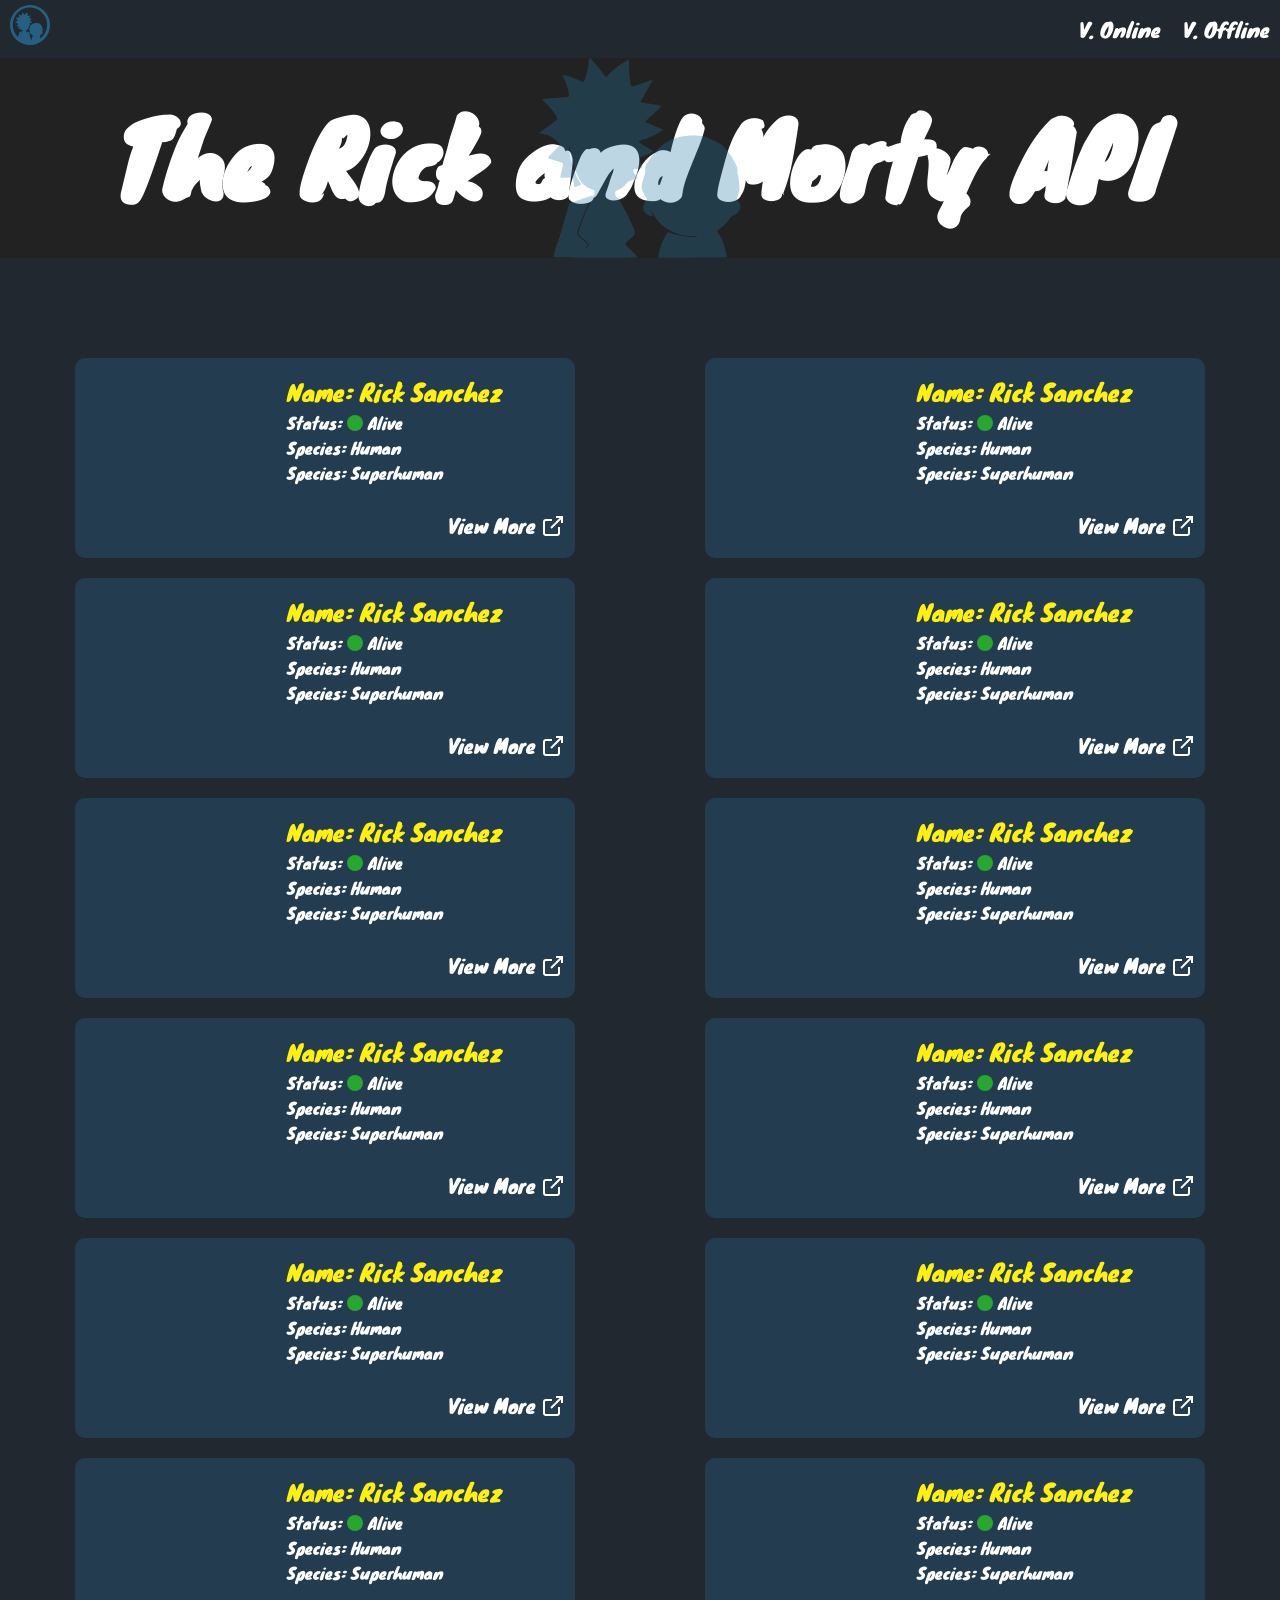
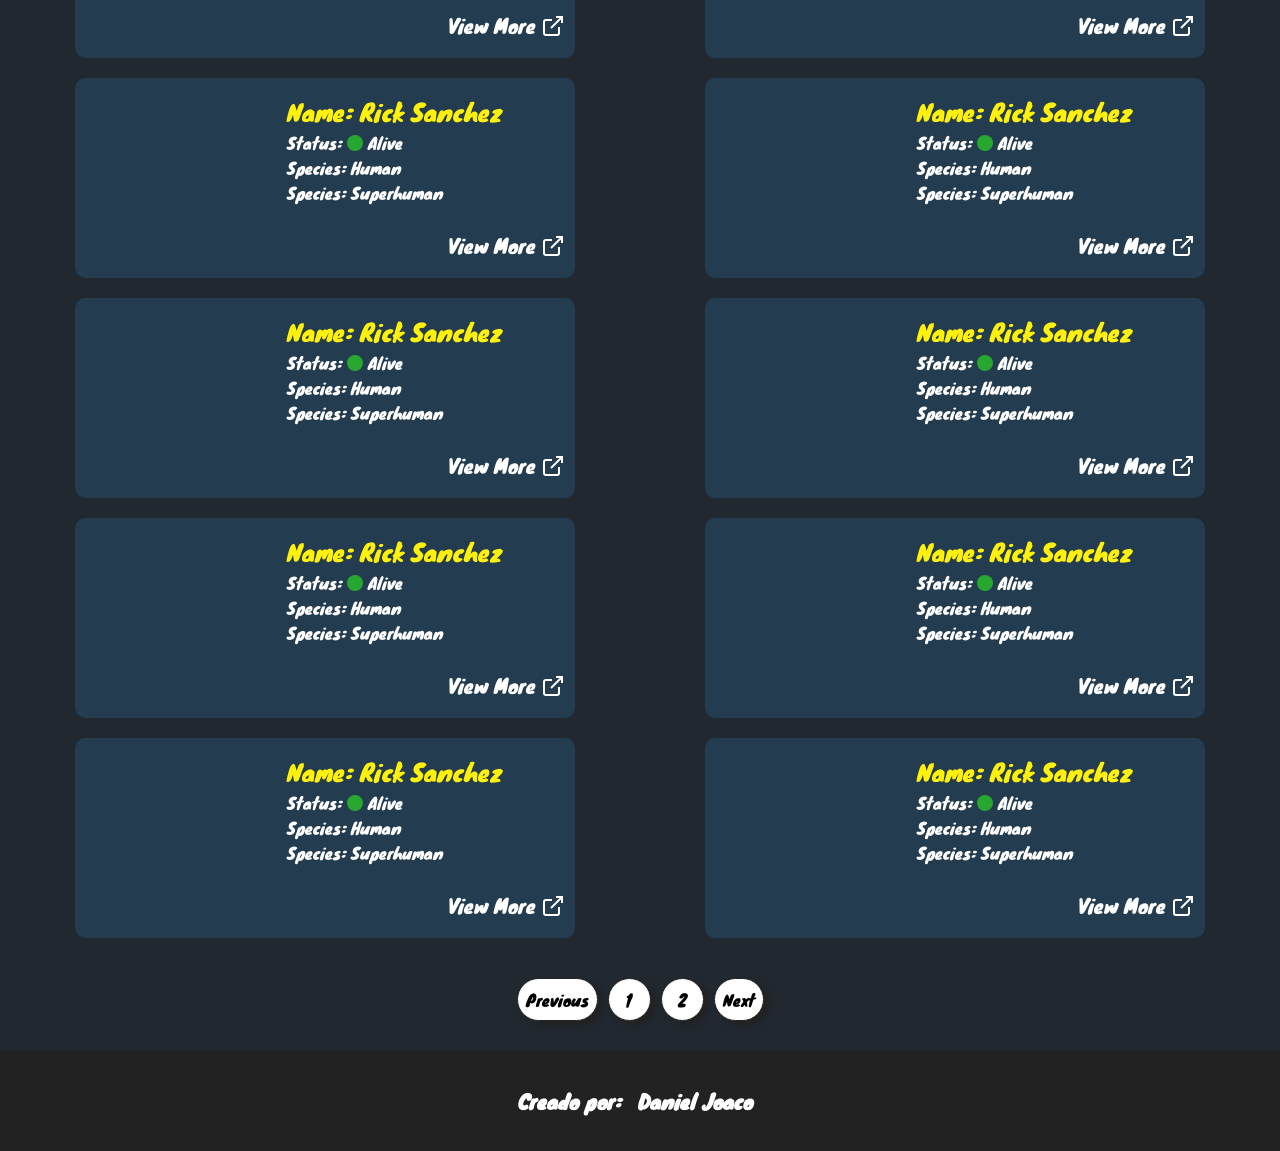
==== Rick and Morty api/index1.html @ f221aed9 "se corrigio errores logicos del juego 1 y creo la estructura html y css del rick and morty api" ====
<!DOCTYPE html>
<html lang="es">
<head>
    <meta charset="UTF-8">
    <meta name="viewport" content="width=device-width, initial-scale=1.0">
    <title>Rick and Morty API</title>
    <link rel="stylesheet" href="/Rick and Morty api/css/style.css">
</head>
<body>

    <header>
        <nav>
            <a href="#">
                <svg id="icon_nav" viewBox="0 0 50 50" fill="none"><path d="M22.0852 0.160518C16.4024 0.906765 11.4609 3.26988 7.50769 7.14463C4.09614 10.4836 1.80593 14.5114 0.656075 19.1994C0.161922 21.2181 -0.00913038 22.768 0.000372558 25.0354C0.0098755 29.1493 0.817625 32.5362 2.6707 36.2674C4.52377 39.9795 7.45068 43.2993 11.0238 45.7103C15.7943 48.9249 21.8476 50.4748 27.3118 49.8721C33.5838 49.1736 38.5918 46.8105 42.8111 42.534C48.5129 36.7458 50.9076 29.2642 49.6912 20.9215C48.988 16.0231 46.1846 10.6271 42.545 7.13506C39.105 3.84392 34.9712 1.60518 30.4478 0.591045C27.8535 0.0170091 24.518 -0.164769 22.0852 0.160518ZM28.0816 3.31772C34.9332 4.32228 40.9865 8.75193 44.1225 15.0568C45.0728 16.9702 45.757 19.1324 46.0991 21.2563C46.3367 22.7297 46.3367 26.681 46.0991 28.0491C45.4624 31.6655 44.17 34.7271 42.0034 37.6642C41.6422 38.1617 40.7015 39.2141 39.9222 39.9986L38.5063 41.4146L38.5633 42.1513L38.6203 42.8784L38.3447 41.826C38.0216 40.5727 37.7365 39.8743 37.3184 39.3194C37.1474 39.0897 37.0048 38.8506 37.0048 38.7836C37.0143 38.7262 37.2519 38.4966 37.5465 38.2861C38.0786 37.9034 38.8104 37.1284 39.2095 36.5161C39.352 36.3152 39.5516 36.1526 39.7512 36.0952C40.2263 35.9612 40.768 35.3968 40.8915 34.9088C41.0246 34.44 40.977 34.22 40.6539 33.7321L40.4164 33.3876L40.6254 32.4405C40.8345 31.5029 40.8345 31.4838 40.6729 30.0104C40.5874 29.1972 40.5209 28.4127 40.5209 28.2787C40.5209 27.9439 39.7892 26.4705 39.2095 25.6573C38.2402 24.2796 37.8791 23.9543 36.4726 23.2655C34.8381 22.4523 34.2395 22.3183 32.5859 22.3853C31.1415 22.4427 29.9251 22.7201 28.8133 23.2559C27.6919 23.7917 26.4185 25.0641 25.1927 26.8915C24.7745 27.5038 24.746 27.5803 24.746 28.1735C24.746 28.6327 24.651 29.0824 24.4039 29.8573C23.9858 31.168 24.0048 31.4742 24.6035 32.4979C24.8411 32.8997 25.0311 33.2824 25.0311 33.3302C25.0311 33.3876 24.9076 33.5694 24.746 33.7416C24.2424 34.287 24.2519 35.1289 24.7745 35.6934C25.0691 36.0091 25.7913 36.3057 25.9719 36.1813C26.0194 36.1526 25.9814 35.9134 25.8769 35.6551C25.5918 34.8993 25.6678 34.8706 26.0194 35.6073C26.7131 37.0806 27.6539 38.0278 29.1649 38.774C30.3052 39.3289 31.284 39.5777 32.681 39.6446C33.3082 39.6733 33.7358 39.7307 33.6313 39.769C33.0611 39.9699 30.4383 39.5968 29.2314 39.1376L28.6042 38.8984L28.4427 39.1184C28.0911 39.5777 27.3973 41.0989 27.2263 41.7781C27.1313 42.1704 26.9982 42.9645 26.9317 43.5385C26.7416 45.3276 26.6656 45.4902 26.4661 44.4378C26.1335 42.6966 23.9003 34.4496 23.6247 33.9521C23.5867 33.8756 22.988 33.6747 22.2943 33.5025C21.6006 33.3207 20.8403 33.1102 20.6027 33.0145C20.3747 32.9284 20.1561 32.8806 20.1276 32.9093C20.0991 32.938 20.2606 33.2154 20.4887 33.5216C20.7168 33.8277 21.0399 34.2965 21.2109 34.5549C21.6576 35.2724 22.6934 37.5111 22.9975 38.4009C23.3301 39.3481 23.3016 39.415 22.3038 40.2665C21.9237 40.5918 21.6101 40.9267 21.6101 41.0128C21.6101 41.0893 22.0472 41.5677 22.5794 42.0652C23.5011 42.9358 23.5392 42.9932 23.4631 43.2611L23.3776 43.5481L23.3396 43.2515C23.3206 43.0219 23.0925 42.7636 22.3228 42.0269C21.7716 41.5198 21.325 41.0415 21.325 40.9649C21.325 40.898 21.6671 40.544 22.0757 40.1804C23.121 39.2811 23.1305 39.2237 22.7029 38.1234C21.9807 36.277 20.4317 33.4259 19.8615 32.8901C19.681 32.7179 19.6144 32.5553 19.6144 32.297C19.6144 31.9047 19.7 31.809 20.1846 31.6464C20.6788 31.4838 21.1634 31.1106 21.496 30.6418C21.7621 30.2687 21.8761 30.2017 22.6079 29.9721C23.0545 29.8286 23.4156 29.6755 23.4156 29.6373C23.4156 29.5894 23.2446 29.3407 23.0355 29.0919C22.6269 28.5944 22.5508 28.2405 22.8264 28.1544C22.912 28.1257 23.2446 28.0778 23.5582 28.0395C23.8718 28.0108 24.1568 27.963 24.1949 27.9343C24.2329 27.9152 24.1378 27.5516 23.9858 27.1307C23.8242 26.7097 23.7007 26.3079 23.7007 26.2505C23.7007 26.1835 23.9478 26.0591 24.2519 25.9539C24.9266 25.7338 26.0764 25.1598 26.0764 25.045C26.0764 24.9972 25.7248 24.7675 25.3067 24.5379C24.4799 24.0978 23.6437 23.4281 23.7672 23.3133C23.8052 23.275 24.1473 23.1411 24.5084 23.0263C25.4207 22.7201 26.39 22.2705 27.1503 21.7825C27.5019 21.5625 27.787 21.3616 27.768 21.352C27.7299 21.3233 25.1547 20.2135 24.9076 20.1274C24.7935 20.0796 24.765 20.0222 24.8125 19.9361C24.8506 19.8595 25.4778 19.2472 26.2 18.5775C26.9127 17.8982 27.5019 17.3146 27.5019 17.2764C27.5019 17.1998 26.9127 17.0946 25.1737 16.8458C24.5465 16.7502 23.9953 16.6545 23.9573 16.6162C23.9098 16.578 24.3469 15.736 24.9266 14.7506C25.8674 13.1337 26.0479 12.7893 25.9529 12.7893C25.9339 12.7893 25.1546 13.0668 24.2234 13.4112C22.8644 13.9087 22.4938 14.0044 22.3988 13.9087C22.1897 13.6982 21.9902 12.1196 21.9902 10.7036V9.33553L21.2204 9.74692C20.3177 10.2349 19.1108 11.182 18.5501 11.8422C18.341 12.1005 18.1225 12.311 18.0845 12.311C18.0369 12.311 17.6758 11.8709 17.2672 11.3255C16.564 10.3879 15.3761 9.05808 15.2431 9.05808C15.2051 9.05808 15.129 9.47904 15.072 9.9861C14.901 11.4212 14.3973 13.172 14.1502 13.172C14.0837 13.172 13.6276 12.9807 13.1429 12.751C12.3637 12.3875 11.1758 12.0239 10.7387 12.0239C10.6247 12.0239 10.6817 12.1961 10.9573 12.7606C11.3754 13.6121 11.7555 14.942 11.708 15.4012L11.6795 15.7073L10.8242 15.7743C8.33445 15.9657 7.16559 16.0805 7.16559 16.1283C7.16559 16.1666 7.58372 16.6162 8.09688 17.1424C9.05667 18.1183 9.75989 19.1611 9.71237 19.5247C9.69337 19.6586 9.20872 20.0604 8.21091 20.7589C7.40316 21.3233 6.72845 21.8304 6.70945 21.8782C6.69044 21.9261 6.79497 21.993 6.94702 22.0313C7.96383 22.2513 8.40097 22.3949 8.76208 22.6053C9.25623 22.9019 9.76939 23.342 10.026 23.7056L10.216 23.9735L9.1517 25.0354C8.25842 25.9347 8.10638 26.1165 8.22041 26.2218C8.29644 26.2887 8.86661 26.5088 9.49381 26.7001C10.121 26.8915 10.6722 27.0924 10.7197 27.1402C10.7672 27.1881 10.6912 27.676 10.5106 28.3457C10.3491 28.9676 10.2445 29.5129 10.273 29.5607C10.3206 29.6468 11.8885 29.5703 12.1451 29.4746C12.3827 29.3885 12.4777 29.6181 12.5443 30.374C12.5823 30.8141 12.6393 31.1872 12.6773 31.2063C12.7533 31.2541 13.8176 30.7949 13.8176 30.7184C13.8176 30.6897 13.6941 30.4888 13.5421 30.2687C12.9054 29.3311 12.4682 28.1544 12.1261 26.4227C11.8981 25.3224 11.7935 24.27 11.9076 24.27C11.9456 24.27 12.0121 24.5762 12.0501 24.9493C12.2402 27.0828 13.219 29.7904 14.1122 30.6897C14.3403 30.9193 14.8345 31.2446 15.3096 31.4646L16.1079 31.8377L16.0793 32.1917L16.0508 32.5457L13.9412 33.2537L11.8315 33.9617L11.6415 34.5453C11.5369 34.8706 11.0998 36.3535 10.6817 37.8556C9.90243 40.5822 9.66486 41.2711 9.7789 40.4579C9.82641 40.056 9.8074 40.0178 9.32275 39.482C6.29132 36.1909 4.41924 32.3352 3.68751 27.8578C3.41193 26.2218 3.44044 22.7201 3.73503 21.1128C4.56178 16.5971 6.38635 12.9137 9.37027 9.76606C14.2358 4.64757 21.0494 2.29402 28.0816 3.31772ZM15.2241 34.2391C14.5399 35.6647 13.3235 39.0802 13.428 39.262C13.4755 39.3481 13.8842 39.7403 14.3403 40.1421C14.8059 40.544 15.1956 40.9171 15.2146 40.9841C15.2431 41.051 15.1005 41.2615 14.901 41.4624C14.6919 41.6825 14.6159 41.7303 14.7109 41.5868C15.0815 41.0032 15.11 41.0797 14.1502 40.19C13.504 39.5872 13.2475 39.2907 13.2475 39.128C13.2475 38.6305 15.129 33.8373 15.3286 33.8373C15.3761 33.8373 15.3286 34.0191 15.2241 34.2391Z"></path></svg>
            </a>
            
            <div>
                <a href="/Rick and Morty api/index1.html">V. Online</a>
                <a href="/Rick and Morty api/index2.html">V. Offline</a>
            </div>
        </nav>
    </header>

    <main>
        <div id="title">
            <h1>The Rick and Morty API</h1>
            <div class="hero-image">
                <svg id="icon_tittle" viewBox="0 0 378 376" fill="none"><path d="M92.2871 10.1699C90.3999 25.8964 84.8432 45.0828 82.1173 45.0828C81.3834 45.0828 76.3509 42.986 71.0038 40.4697C62.4067 36.4856 49.3012 32.5016 44.4784 32.5016C43.2202 32.5016 43.8493 34.3888 46.8898 40.5746C51.5029 49.9057 55.6966 64.4789 55.1724 69.5114L54.8579 72.8664L45.422 73.6004C17.9529 75.6972 5.05709 76.9554 5.05709 77.4796C5.05709 77.899 9.67022 82.8266 15.3318 88.593C25.921 99.2871 33.6795 110.715 33.1552 114.699C32.9455 116.167 27.5985 120.57 16.5899 128.224C7.67819 134.41 0.234278 139.966 0.0245907 140.491C-0.185097 141.015 0.968185 141.749 2.64569 142.168C13.864 144.58 18.6868 146.152 22.6709 148.459C28.1227 151.709 33.7843 156.532 36.6151 160.516L38.712 163.451L26.9694 175.089C17.1141 184.944 15.4366 186.937 16.6948 188.09C17.5335 188.824 23.8241 191.235 30.7438 193.332C37.6635 195.429 43.7445 197.631 44.2687 198.155C44.7929 198.679 43.9541 204.026 41.9621 211.365C40.1798 218.18 39.0265 224.156 39.341 224.68C39.8652 225.624 57.1645 224.785 59.9952 223.737C62.6163 222.793 63.6648 225.309 64.3987 233.592C64.8181 238.415 65.4471 242.504 65.8665 242.713C66.7052 243.238 78.4478 238.205 78.4478 237.366C78.4478 237.052 77.0848 234.85 75.4073 232.439C70.5845 225.414 67.3343 218.18 64.2938 208.115C62.826 202.873 60.6243 195.848 59.5759 192.388C58.4226 188.929 57.2693 184.211 57.0596 181.904C55.5918 170.791 55.3821 166.702 56.4306 166.702C56.9548 166.702 57.479 168.484 57.479 170.581C57.5838 175.299 59.8904 187.88 61.4631 192.388C62.0921 194.066 64.0842 200.252 65.8665 206.018C70.1651 219.543 76.3509 231.705 81.6979 237.052C84.2142 239.568 89.666 243.133 94.9082 245.544L103.715 249.633L103.401 253.512L103.086 257.392L79.7059 265.15L56.3257 273.013L53.2852 282.973C51.6077 288.53 46.8898 304.991 42.696 319.669C38.5023 334.242 34.5182 346.823 33.8891 347.452C33.2601 348.081 31.3729 353.743 29.8002 360.138C28.2276 366.429 26.7598 372.51 26.4452 373.454C25.921 375.236 30.1148 375.341 104.554 375.341C179.098 375.341 183.292 375.236 183.292 373.454C183.292 372.51 178.364 367.058 172.283 361.397C166.202 355.735 161.274 350.493 161.274 349.654C161.274 348.92 165.049 345.041 169.557 341.057C181.09 331.202 181.195 330.573 176.477 318.515C168.509 298.281 151.419 267.037 145.128 261.166C143.136 259.279 142.402 257.496 142.402 254.666C142.402 250.367 143.346 249.319 148.693 247.536C154.145 245.754 159.492 241.665 163.162 236.528C166.097 232.439 167.355 231.705 175.428 229.189C180.356 227.616 184.34 225.938 184.34 225.519C184.34 224.995 182.453 222.269 180.146 219.543C175.638 214.091 174.799 210.212 177.84 209.268C178.783 208.954 182.453 208.429 185.913 208.01C189.372 207.696 192.518 207.171 192.937 206.857C193.881 206.437 188.534 191.55 187.276 191.025C186.856 190.816 186.437 189.872 186.437 188.824C186.437 187.566 187.905 186.622 191.679 185.678C198.179 184.001 213.696 176.557 213.696 175.194C213.696 174.565 211.704 173.097 209.293 171.839C195.873 165.024 184.969 157.161 187.171 155.903C187.59 155.693 191.469 154.435 195.663 153.177C199.857 151.919 206.672 149.298 210.865 147.41C218.1 144.16 232.988 135.353 232.358 134.724C231.939 134.41 203.526 122.248 200.8 121.304C199.542 120.78 199.228 120.151 199.752 119.207C200.171 118.369 207.091 111.659 215.059 104.32C222.923 96.8757 229.423 90.4802 229.423 90.0608C229.423 89.2221 222.922 88.0688 203.736 85.3429C196.816 84.2944 190.735 83.246 190.316 82.8266C189.792 82.4072 194.615 73.181 201.01 62.3821C211.39 44.6635 213.382 40.8891 212.333 40.8891C212.124 40.8891 203.526 43.9296 193.252 47.7039C178.259 53.1558 174.17 54.2043 173.122 53.1558C170.815 50.8493 168.613 33.55 168.613 18.0331V3.04048L160.121 7.54876C150.161 12.8958 136.846 23.2753 130.66 30.5096C128.353 33.3403 125.942 35.6469 125.523 35.6469C124.998 35.6469 121.014 30.8241 116.506 24.848C108.748 14.5733 95.6421 6.4671e-06 94.1743 6.4671e-06C93.7549 6.4671e-06 92.9162 4.61313 92.2871 10.1699ZM95.2228 272.908C91.3435 275.949 71.5281 328.266 73.1007 330.992C73.6249 331.935 78.1332 336.234 83.1657 340.638C88.3031 345.041 92.6017 349.13 92.8114 349.759C93.021 350.388 91.7629 352.695 89.9806 354.896C88.3031 357.098 86.8353 358.251 86.8353 357.517C86.8353 356.888 87.7788 355.001 89.037 353.533L91.2387 350.703L81.1737 341.267C74.1492 334.661 71.1087 331.097 71.1087 329.419C71.1087 326.064 83.0609 293.982 90.3999 277.522C92.1823 273.537 93.6501 271.545 94.9082 271.545C96.5857 271.65 96.5857 271.755 95.2228 272.908Z" ></path><path d="M270.733 147.306C241.272 152.653 225.021 164.29 203.948 195.429C199.335 202.139 199.02 202.978 199.02 209.478C199.02 214.51 197.972 219.438 195.246 227.93C190.633 242.294 190.842 245.649 197.447 256.867C200.068 261.271 202.165 265.465 202.165 265.989C202.165 266.618 200.802 268.61 199.02 270.497C193.463 276.473 193.568 285.699 199.335 291.885C202.69 295.345 210.553 298.595 212.65 297.232C213.174 296.918 212.44 294.506 211.077 291.78C209.609 289.159 208.456 286.224 208.561 285.28C208.561 284.232 209.085 284.546 209.714 286.224C211.496 290.103 219.779 302.894 223.868 307.926C231.941 317.991 249.345 328.161 265.596 332.46C270.524 333.718 279.226 334.871 286.565 335.186C293.484 335.5 298.202 336.129 297.049 336.549C290.758 338.75 261.821 334.661 248.506 329.629L241.587 327.008L239.804 329.419C233.199 338.121 225.65 357.937 223.763 371.357L223.239 375.341H288.242C349.681 375.341 353.245 375.236 352.721 373.454C352.407 372.51 350.729 366.219 349.052 359.509C345.382 345.041 342.446 337.807 337.728 331.621C335.841 329.105 334.269 326.484 334.269 325.75C334.373 325.121 336.994 322.604 340.245 320.298C346.116 316.104 354.189 307.612 358.592 300.902C360.06 298.7 362.367 296.918 364.464 296.289C366.246 295.764 369.601 293.563 371.907 291.466C379.142 284.546 379.876 275.11 373.48 269.553C371.278 267.666 370.964 266.723 371.593 263.368C372.012 261.271 372.641 259.279 373.061 258.964C373.48 258.65 374.424 255.609 375.158 252.149C376.206 247.117 376.206 243.238 375.158 232.439C374.424 225.1 373.375 219.124 372.851 219.124C372.327 219.124 372.012 216.188 372.117 212.518C372.327 206.752 371.803 204.97 368.028 197.631C362.996 187.67 355.552 176.767 348.003 168.589C343.39 163.556 340.349 161.564 328.502 155.693C320.115 151.604 311.517 148.144 307.324 147.306C298.622 145.418 280.798 145.418 270.733 147.306Z"></svg>
            </div>
        </div>

        <section id="cards-grid">

            <article class="card">

                <div class="div-card-img">
                    <img src="https://rickandmortyapi.com/api/character/avatar/60.jpeg" alt="">
                </div>

                <div class="div-card-info">

                    <h3>Name: Rick Sanchez</h3>
                    <p>Status: <button class="button-alive"></button> Alive</p>
                    <p>Species: Human</p>
                    <p>Species: Superhuman</p>

                    <div class="view-more">
                        <a href="#" ><span>View More</span>
                            <svg 
                                width="24" 
                                height="24" 
                                fill="none" 
                                stroke="currentColor" 
                                stroke-width="2">
                                <path d="M18 13v6a2 2 0 0 1-2 2H5a2 2 0 0 1-2-2V8a2 2 0 0 1 2-2h6"></path>  
                                <polyline points="15 3 21 3 21 9"></polyline>
                                <line x1="10" y1="14" x2="21" y2="3"></line>
                            </svg>
                        </a>
                    </div>



                </div>
            </article>
            <article class="card">

                <div class="div-card-img">
                    <img src="https://rickandmortyapi.com/api/character/avatar/60.jpeg" alt="">
                </div>

                <div class="div-card-info">

                    <h3>Name: Rick Sanchez</h3>
                    <p>Status: <button class="button-alive"></button> Alive</p>
                    <p>Species: Human</p>
                    <p>Species: Superhuman</p>

                    <div class="view-more">
                        <a href="#" ><span>View More</span>
                            <svg 
                                width="24" 
                                height="24" 
                                fill="none" 
                                stroke="currentColor" 
                                stroke-width="2">
                                <path d="M18 13v6a2 2 0 0 1-2 2H5a2 2 0 0 1-2-2V8a2 2 0 0 1 2-2h6"></path>  
                                <polyline points="15 3 21 3 21 9"></polyline>
                                <line x1="10" y1="14" x2="21" y2="3"></line>
                            </svg>
                        </a>
                    </div>



                </div>
            </article>
            <article class="card">

                <div class="div-card-img">
                    <img src="https://rickandmortyapi.com/api/character/avatar/60.jpeg" alt="">
                </div>

                <div class="div-card-info">

                    <h3>Name: Rick Sanchez</h3>
                    <p>Status: <button class="button-alive"></button> Alive</p>
                    <p>Species: Human</p>
                    <p>Species: Superhuman</p>

                    <div class="view-more">
                        <a href="#" ><span>View More</span>
                            <svg 
                                width="24" 
                                height="24" 
                                fill="none" 
                                stroke="currentColor" 
                                stroke-width="2">
                                <path d="M18 13v6a2 2 0 0 1-2 2H5a2 2 0 0 1-2-2V8a2 2 0 0 1 2-2h6"></path>  
                                <polyline points="15 3 21 3 21 9"></polyline>
                                <line x1="10" y1="14" x2="21" y2="3"></line>
                            </svg>
                        </a>
                    </div>



                </div>
            </article>
            <article class="card">

                <div class="div-card-img">
                    <img src="https://rickandmortyapi.com/api/character/avatar/60.jpeg" alt="">
                </div>

                <div class="div-card-info">

                    <h3>Name: Rick Sanchez</h3>
                    <p>Status: <button class="button-alive"></button> Alive</p>
                    <p>Species: Human</p>
                    <p>Species: Superhuman</p>

                    <div class="view-more">
                        <a href="#" ><span>View More</span>
                            <svg 
                                width="24" 
                                height="24" 
                                fill="none" 
                                stroke="currentColor" 
                                stroke-width="2">
                                <path d="M18 13v6a2 2 0 0 1-2 2H5a2 2 0 0 1-2-2V8a2 2 0 0 1 2-2h6"></path>  
                                <polyline points="15 3 21 3 21 9"></polyline>
                                <line x1="10" y1="14" x2="21" y2="3"></line>
                            </svg>
                        </a>
                    </div>



                </div>
            </article>
            <article class="card">

                <div class="div-card-img">
                    <img src="https://rickandmortyapi.com/api/character/avatar/60.jpeg" alt="">
                </div>

                <div class="div-card-info">

                    <h3>Name: Rick Sanchez</h3>
                    <p>Status: <button class="button-alive"></button> Alive</p>
                    <p>Species: Human</p>
                    <p>Species: Superhuman</p>

                    <div class="view-more">
                        <a href="#" ><span>View More</span>
                            <svg 
                                width="24" 
                                height="24" 
                                fill="none" 
                                stroke="currentColor" 
                                stroke-width="2">
                                <path d="M18 13v6a2 2 0 0 1-2 2H5a2 2 0 0 1-2-2V8a2 2 0 0 1 2-2h6"></path>  
                                <polyline points="15 3 21 3 21 9"></polyline>
                                <line x1="10" y1="14" x2="21" y2="3"></line>
                            </svg>
                        </a>
                    </div>



                </div>
            </article>
            <article class="card">

                <div class="div-card-img">
                    <img src="https://rickandmortyapi.com/api/character/avatar/60.jpeg" alt="">
                </div>

                <div class="div-card-info">

                    <h3>Name: Rick Sanchez</h3>
                    <p>Status: <button class="button-alive"></button> Alive</p>
                    <p>Species: Human</p>
                    <p>Species: Superhuman</p>

                    <div class="view-more">
                        <a href="#" ><span>View More</span>
                            <svg 
                                width="24" 
                                height="24" 
                                fill="none" 
                                stroke="currentColor" 
                                stroke-width="2">
                                <path d="M18 13v6a2 2 0 0 1-2 2H5a2 2 0 0 1-2-2V8a2 2 0 0 1 2-2h6"></path>  
                                <polyline points="15 3 21 3 21 9"></polyline>
                                <line x1="10" y1="14" x2="21" y2="3"></line>
                            </svg>
                        </a>
                    </div>



                </div>
            </article>
            <article class="card">

                <div class="div-card-img">
                    <img src="https://rickandmortyapi.com/api/character/avatar/60.jpeg" alt="">
                </div>

                <div class="div-card-info">

                    <h3>Name: Rick Sanchez</h3>
                    <p>Status: <button class="button-alive"></button> Alive</p>
                    <p>Species: Human</p>
                    <p>Species: Superhuman</p>

                    <div class="view-more">
                        <a href="#" ><span>View More</span>
                            <svg 
                                width="24" 
                                height="24" 
                                fill="none" 
                                stroke="currentColor" 
                                stroke-width="2">
                                <path d="M18 13v6a2 2 0 0 1-2 2H5a2 2 0 0 1-2-2V8a2 2 0 0 1 2-2h6"></path>  
                                <polyline points="15 3 21 3 21 9"></polyline>
                                <line x1="10" y1="14" x2="21" y2="3"></line>
                            </svg>
                        </a>
                    </div>



                </div>
            </article>
            <article class="card">

                <div class="div-card-img">
                    <img src="https://rickandmortyapi.com/api/character/avatar/60.jpeg" alt="">
                </div>

                <div class="div-card-info">

                    <h3>Name: Rick Sanchez</h3>
                    <p>Status: <button class="button-alive"></button> Alive</p>
                    <p>Species: Human</p>
                    <p>Species: Superhuman</p>

                    <div class="view-more">
                        <a href="#" ><span>View More</span>
                            <svg 
                                width="24" 
                                height="24" 
                                fill="none" 
                                stroke="currentColor" 
                                stroke-width="2">
                                <path d="M18 13v6a2 2 0 0 1-2 2H5a2 2 0 0 1-2-2V8a2 2 0 0 1 2-2h6"></path>  
                                <polyline points="15 3 21 3 21 9"></polyline>
                                <line x1="10" y1="14" x2="21" y2="3"></line>
                            </svg>
                        </a>
                    </div>



                </div>
            </article>
            <article class="card">

                <div class="div-card-img">
                    <img src="https://rickandmortyapi.com/api/character/avatar/60.jpeg" alt="">
                </div>

                <div class="div-card-info">

                    <h3>Name: Rick Sanchez</h3>
                    <p>Status: <button class="button-alive"></button> Alive</p>
                    <p>Species: Human</p>
                    <p>Species: Superhuman</p>

                    <div class="view-more">
                        <a href="#" ><span>View More</span>
                            <svg 
                                width="24" 
                                height="24" 
                                fill="none" 
                                stroke="currentColor" 
                                stroke-width="2">
                                <path d="M18 13v6a2 2 0 0 1-2 2H5a2 2 0 0 1-2-2V8a2 2 0 0 1 2-2h6"></path>  
                                <polyline points="15 3 21 3 21 9"></polyline>
                                <line x1="10" y1="14" x2="21" y2="3"></line>
                            </svg>
                        </a>
                    </div>



                </div>
            </article>
            <article class="card">

                <div class="div-card-img">
                    <img src="https://rickandmortyapi.com/api/character/avatar/60.jpeg" alt="">
                </div>

                <div class="div-card-info">

                    <h3>Name: Rick Sanchez</h3>
                    <p>Status: <button class="button-alive"></button> Alive</p>
                    <p>Species: Human</p>
                    <p>Species: Superhuman</p>

                    <div class="view-more">
                        <a href="#" ><span>View More</span>
                            <svg 
                                width="24" 
                                height="24" 
                                fill="none" 
                                stroke="currentColor" 
                                stroke-width="2">
                                <path d="M18 13v6a2 2 0 0 1-2 2H5a2 2 0 0 1-2-2V8a2 2 0 0 1 2-2h6"></path>  
                                <polyline points="15 3 21 3 21 9"></polyline>
                                <line x1="10" y1="14" x2="21" y2="3"></line>
                            </svg>
                        </a>
                    </div>



                </div>
            </article>
            <article class="card">

                <div class="div-card-img">
                    <img src="https://rickandmortyapi.com/api/character/avatar/60.jpeg" alt="">
                </div>

                <div class="div-card-info">

                    <h3>Name: Rick Sanchez</h3>
                    <p>Status: <button class="button-alive"></button> Alive</p>
                    <p>Species: Human</p>
                    <p>Species: Superhuman</p>

                    <div class="view-more">
                        <a href="#" ><span>View More</span>
                            <svg 
                                width="24" 
                                height="24" 
                                fill="none" 
                                stroke="currentColor" 
                                stroke-width="2">
                                <path d="M18 13v6a2 2 0 0 1-2 2H5a2 2 0 0 1-2-2V8a2 2 0 0 1 2-2h6"></path>  
                                <polyline points="15 3 21 3 21 9"></polyline>
                                <line x1="10" y1="14" x2="21" y2="3"></line>
                            </svg>
                        </a>
                    </div>



                </div>
            </article>
            <article class="card">

                <div class="div-card-img">
                    <img src="https://rickandmortyapi.com/api/character/avatar/60.jpeg" alt="">
                </div>

                <div class="div-card-info">

                    <h3>Name: Rick Sanchez</h3>
                    <p>Status: <button class="button-alive"></button> Alive</p>
                    <p>Species: Human</p>
                    <p>Species: Superhuman</p>

                    <div class="view-more">
                        <a href="#" ><span>View More</span>
                            <svg 
                                width="24" 
                                height="24" 
                                fill="none" 
                                stroke="currentColor" 
                                stroke-width="2">
                                <path d="M18 13v6a2 2 0 0 1-2 2H5a2 2 0 0 1-2-2V8a2 2 0 0 1 2-2h6"></path>  
                                <polyline points="15 3 21 3 21 9"></polyline>
                                <line x1="10" y1="14" x2="21" y2="3"></line>
                            </svg>
                        </a>
                    </div>



                </div>
            </article>
            <article class="card">

                <div class="div-card-img">
                    <img src="https://rickandmortyapi.com/api/character/avatar/60.jpeg" alt="">
                </div>

                <div class="div-card-info">

                    <h3>Name: Rick Sanchez</h3>
                    <p>Status: <button class="button-alive"></button> Alive</p>
                    <p>Species: Human</p>
                    <p>Species: Superhuman</p>

                    <div class="view-more">
                        <a href="#" ><span>View More</span>
                            <svg 
                                width="24" 
                                height="24" 
                                fill="none" 
                                stroke="currentColor" 
                                stroke-width="2">
                                <path d="M18 13v6a2 2 0 0 1-2 2H5a2 2 0 0 1-2-2V8a2 2 0 0 1 2-2h6"></path>  
                                <polyline points="15 3 21 3 21 9"></polyline>
                                <line x1="10" y1="14" x2="21" y2="3"></line>
                            </svg>
                        </a>
                    </div>



                </div>
            </article>
            <article class="card">

                <div class="div-card-img">
                    <img src="https://rickandmortyapi.com/api/character/avatar/60.jpeg" alt="">
                </div>

                <div class="div-card-info">

                    <h3>Name: Rick Sanchez</h3>
                    <p>Status: <button class="button-alive"></button> Alive</p>
                    <p>Species: Human</p>
                    <p>Species: Superhuman</p>

                    <div class="view-more">
                        <a href="#" ><span>View More</span>
                            <svg 
                                width="24" 
                                height="24" 
                                fill="none" 
                                stroke="currentColor" 
                                stroke-width="2">
                                <path d="M18 13v6a2 2 0 0 1-2 2H5a2 2 0 0 1-2-2V8a2 2 0 0 1 2-2h6"></path>  
                                <polyline points="15 3 21 3 21 9"></polyline>
                                <line x1="10" y1="14" x2="21" y2="3"></line>
                            </svg>
                        </a>
                    </div>



                </div>
            </article>
            <article class="card">

                <div class="div-card-img">
                    <img src="https://rickandmortyapi.com/api/character/avatar/60.jpeg" alt="">
                </div>

                <div class="div-card-info">

                    <h3>Name: Rick Sanchez</h3>
                    <p>Status: <button class="button-alive"></button> Alive</p>
                    <p>Species: Human</p>
                    <p>Species: Superhuman</p>

                    <div class="view-more">
                        <a href="#" ><span>View More</span>
                            <svg 
                                width="24" 
                                height="24" 
                                fill="none" 
                                stroke="currentColor" 
                                stroke-width="2">
                                <path d="M18 13v6a2 2 0 0 1-2 2H5a2 2 0 0 1-2-2V8a2 2 0 0 1 2-2h6"></path>  
                                <polyline points="15 3 21 3 21 9"></polyline>
                                <line x1="10" y1="14" x2="21" y2="3"></line>
                            </svg>
                        </a>
                    </div>



                </div>
            </article>
            <article class="card">

                <div class="div-card-img">
                    <img src="https://rickandmortyapi.com/api/character/avatar/60.jpeg" alt="">
                </div>

                <div class="div-card-info">

                    <h3>Name: Rick Sanchez</h3>
                    <p>Status: <button class="button-alive"></button> Alive</p>
                    <p>Species: Human</p>
                    <p>Species: Superhuman</p>

                    <div class="view-more">
                        <a href="#" ><span>View More</span>
                            <svg 
                                width="24" 
                                height="24" 
                                fill="none" 
                                stroke="currentColor" 
                                stroke-width="2">
                                <path d="M18 13v6a2 2 0 0 1-2 2H5a2 2 0 0 1-2-2V8a2 2 0 0 1 2-2h6"></path>  
                                <polyline points="15 3 21 3 21 9"></polyline>
                                <line x1="10" y1="14" x2="21" y2="3"></line>
                            </svg>
                        </a>
                    </div>



                </div>
            </article>
            <article class="card">

                <div class="div-card-img">
                    <img src="https://rickandmortyapi.com/api/character/avatar/60.jpeg" alt="">
                </div>

                <div class="div-card-info">

                    <h3>Name: Rick Sanchez</h3>
                    <p>Status: <button class="button-alive"></button> Alive</p>
                    <p>Species: Human</p>
                    <p>Species: Superhuman</p>

                    <div class="view-more">
                        <a href="#" ><span>View More</span>
                            <svg 
                                width="24" 
                                height="24" 
                                fill="none" 
                                stroke="currentColor" 
                                stroke-width="2">
                                <path d="M18 13v6a2 2 0 0 1-2 2H5a2 2 0 0 1-2-2V8a2 2 0 0 1 2-2h6"></path>  
                                <polyline points="15 3 21 3 21 9"></polyline>
                                <line x1="10" y1="14" x2="21" y2="3"></line>
                            </svg>
                        </a>
                    </div>



                </div>
            </article>
            <article class="card">

                <div class="div-card-img">
                    <img src="https://rickandmortyapi.com/api/character/avatar/60.jpeg" alt="">
                </div>

                <div class="div-card-info">

                    <h3>Name: Rick Sanchez</h3>
                    <p>Status: <button class="button-alive"></button> Alive</p>
                    <p>Species: Human</p>
                    <p>Species: Superhuman</p>

                    <div class="view-more">
                        <a href="#" ><span>View More</span>
                            <svg 
                                width="24" 
                                height="24" 
                                fill="none" 
                                stroke="currentColor" 
                                stroke-width="2">
                                <path d="M18 13v6a2 2 0 0 1-2 2H5a2 2 0 0 1-2-2V8a2 2 0 0 1 2-2h6"></path>  
                                <polyline points="15 3 21 3 21 9"></polyline>
                                <line x1="10" y1="14" x2="21" y2="3"></line>
                            </svg>
                        </a>
                    </div>



                </div>
            </article>
            <article class="card">

                <div class="div-card-img">
                    <img src="https://rickandmortyapi.com/api/character/avatar/60.jpeg" alt="">
                </div>

                <div class="div-card-info">

                    <h3>Name: Rick Sanchez</h3>
                    <p>Status: <button class="button-alive"></button> Alive</p>
                    <p>Species: Human</p>
                    <p>Species: Superhuman</p>

                    <div class="view-more">
                        <a href="#" ><span>View More</span>
                            <svg 
                                width="24" 
                                height="24" 
                                fill="none" 
                                stroke="currentColor" 
                                stroke-width="2">
                                <path d="M18 13v6a2 2 0 0 1-2 2H5a2 2 0 0 1-2-2V8a2 2 0 0 1 2-2h6"></path>  
                                <polyline points="15 3 21 3 21 9"></polyline>
                                <line x1="10" y1="14" x2="21" y2="3"></line>
                            </svg>
                        </a>
                    </div>



                </div>
            </article>
            <article class="card">

                <div class="div-card-img">
                    <img src="https://rickandmortyapi.com/api/character/avatar/60.jpeg" alt="">
                </div>

                <div class="div-card-info">

                    <h3>Name: Rick Sanchez</h3>
                    <p>Status: <button class="button-alive"></button> Alive</p>
                    <p>Species: Human</p>
                    <p>Species: Superhuman</p>

                    <div class="view-more">
                        <a href="#" ><span>View More</span>
                            <svg 
                                width="24" 
                                height="24" 
                                fill="none" 
                                stroke="currentColor" 
                                stroke-width="2">
                                <path d="M18 13v6a2 2 0 0 1-2 2H5a2 2 0 0 1-2-2V8a2 2 0 0 1 2-2h6"></path>  
                                <polyline points="15 3 21 3 21 9"></polyline>
                                <line x1="10" y1="14" x2="21" y2="3"></line>
                            </svg>
                        </a>
                    </div>



                </div>
            </article>
        
        </section>

        <section id="nav-buttons">
            <button class="nav-button">Previous</button>
            <button class="nav-button">1</button>
            <button class="nav-button">2</button>
            <button class="nav-button">Next</button>
        </section>

        <section id="view-character">
            <article id="character-card">

                <div id="div-character-img">
                    <img src="https://rickandmortyapi.com/api/character/avatar/60.jpeg" alt="">
                    <button class="nav-button">Save character</button>
                </div>

                <div id="div-character-info">

                    <div>

                        <h3>Name: Rick Sanchez</h3>
                        <p>Status: <button class="button-alive"></button> Alive</p>
                        <p>Species: Human</p>
                        <p>Species: Superhuman</p>
                        <p>Gender: Male</p>
                        <p>Origin: Earth</p>
                        <p>Location: Earth</p>

                    </div>

                    <div class="view-more">
                        <a href="#" class="return-link">
                            <span>Return</span>
                            <svg 
                                width="24" 
                                height="24" 
                                viewBox="0 0 24 24" 
                                fill="none" 
                                stroke="currentColor" 
                                stroke-width="2" 
                                stroke-linecap="round" 
                                stroke-linejoin="round"
                            >
                                <path d="M6 11V5a2 2 0 0 1 2-2h11a2 2 0 0 1 2 2v11a2 2 0 0 1-2 2h-6"></path>
                                
                                <polyline points="9 21 3 21 3 15"></polyline>
                                <line x1="14" y1="10" x2="3" y2="21"></line>
                            </svg>
                        </a>
                    </div>



                </div>
            </article>
        </section>
       

    </main>

    <footer>
        <h2>
            Creado por: <a href="https://github.com/DanielJoaco" target="_blank">Daniel Joaco</a>
        </h2>
    </footer>



    <script src="/Rick and Morty api/js/script.js"></script>
</body>
</html>
---- Rick and Morty api/css/style.css ----
@import url('https://fonts.googleapis.com/css2?family=Changa:wght@200..800&family=Knewave&display=swap');

html{
    font-size: 6.25%;
    background-color: #222;
    font-family: "Knewave", system-ui;
    font-weight: 400;
    font-style: normal;
    color: #ffffff;
}

body{
    display: flex;
    flex-direction: column;
    min-height: 100vh;
    margin: 0;
}

nav{
    display: flex;
    background: #212830;
    justify-content: space-between;
    align-items: center;
    
}

a{
    color: #ffffff;
    text-decoration: none;
    font-size: 20rem;
    padding: 5rem 10rem 5rem 10rem;
}



main{
    flex: 1;
    background-color: #212830;
}

h1{
    font-size: 100rem;
    color: #ffffff;
}

h2{
    font-size: 20rem;
    color: #ffffff;
}

h3{
    font-size: 24rem;
    color: #fff10c;
    font-weight: 200;
    margin: 0;
}

p{ 
    font-size: 16rem;
    margin: 0;
    display: flex;
    align-items: center;
}

footer{
    display: flex; 
    justify-content: center;
    align-items: center;
    height: 100rem;
}

.hero-image{
    position: absolute;
    display: flex;
    width: 100%;
    height: 100%;
    flex-direction: row;
    justify-content: center;
}

.card{
    background-color: #2778a741;
    border-radius: 10rem;
    display: flex;
    flex-direction: row;
    align-items: center;
    justify-content: center;
    height: 200rem;
    width: 500rem;
}

.div-card-img{
    width: 40%;
}

.div-card-img img{
    height: 200rem;
    border-radius: 10rem 0 0rem 10rem;

}

.div-card-info{
    width: 60%;
    height: 200rem;
    padding-top: 30rem;
    padding-left: 20rem;
}

.button-alive{
    border: none;
    border-radius: 100rem;
    height: 16rem;
    width: 16rem;
    background-color: #27a72f;
    margin: 0 5rem;;
}

.view-more{
    display: flex;
    align-items: center;
    justify-content: flex-end;
    margin-top: 20rem;
}

.view-more a{
    display: flex;
    align-items: center;
    gap: 5rem;
}

.nav-button{
    border-radius: 30rem;
    font-size: 16rem;
    font-family: "Knewave", system-ui;
    font-weight: 400;
    font-style: normal;
    min-width: 43rem;
    padding: 8rem;
    cursor: pointer;
    background-color: #ffffff;
    border: 1rem solid #222;
    box-shadow: 5px 4rem 5px 0px #222;
}
.nav-button:hover{
    background-color: #2779a7;
    color: #ffffff;
    border: 1rem solid #2779a7;
}

#icon_nav{
    width: 40rem;
    height: 40rem;
    fill : #2779a7;
    opacity: 0.7;
}

#title{
    position: relative;
    display: flex;
    flex-direction: column;
    align-items: center;
    justify-content: center;
    height: 200rem;
    background-color: #222;
}

#icon_tittle{
    width: 100%;
    height: 100%;
    opacity: 0.3;
    fill: #2779a7
}

#cards-grid{
    display: grid;
    grid-template-columns: repeat(auto-fit, minmax(500rem, 1fr));
    gap: 20rem;
    padding: 100rem 20rem 20rem 20rem;
    justify-items: center;
}

#nav-buttons{
    display: flex;
    justify-content: center;
    gap: 10rem;
    margin-top: 20rem;
    margin-bottom: 30rem;
}

#view-character{
    display: none;
    flex-direction: row;
    align-items: center;
    justify-content: center;
    width: 100%;
    margin-top: 50rem;
    margin-bottom: 50rem;
}

#character-card{
    background-color: #2778a741;
    border-radius: 10rem;
    display: flex;
    flex-direction: row;
    align-items: center;
    justify-content: center;
    width: 90%

}

#div-character-img{
    display: flex;
    flex-direction: column;
    align-items: center;
    gap: 50rem;
    width: 40%;

}

#div-character-img img{
    margin-top: 30rem;
    width: 80%;
}
#div-character-img button{
    margin-bottom: 30rem;
    width: 60%;
    font-size: 12rem;
}

#div-character-info{
    width: 60%;
    display: flex;
    flex-direction: column;
    gap: 20rem;
    padding: 50rem;
    height: 300rem;
    justify-content: space-between;
}

@media (max-width: 1100px) {
    h1{
        font-size: 60rem;
    }
    
}
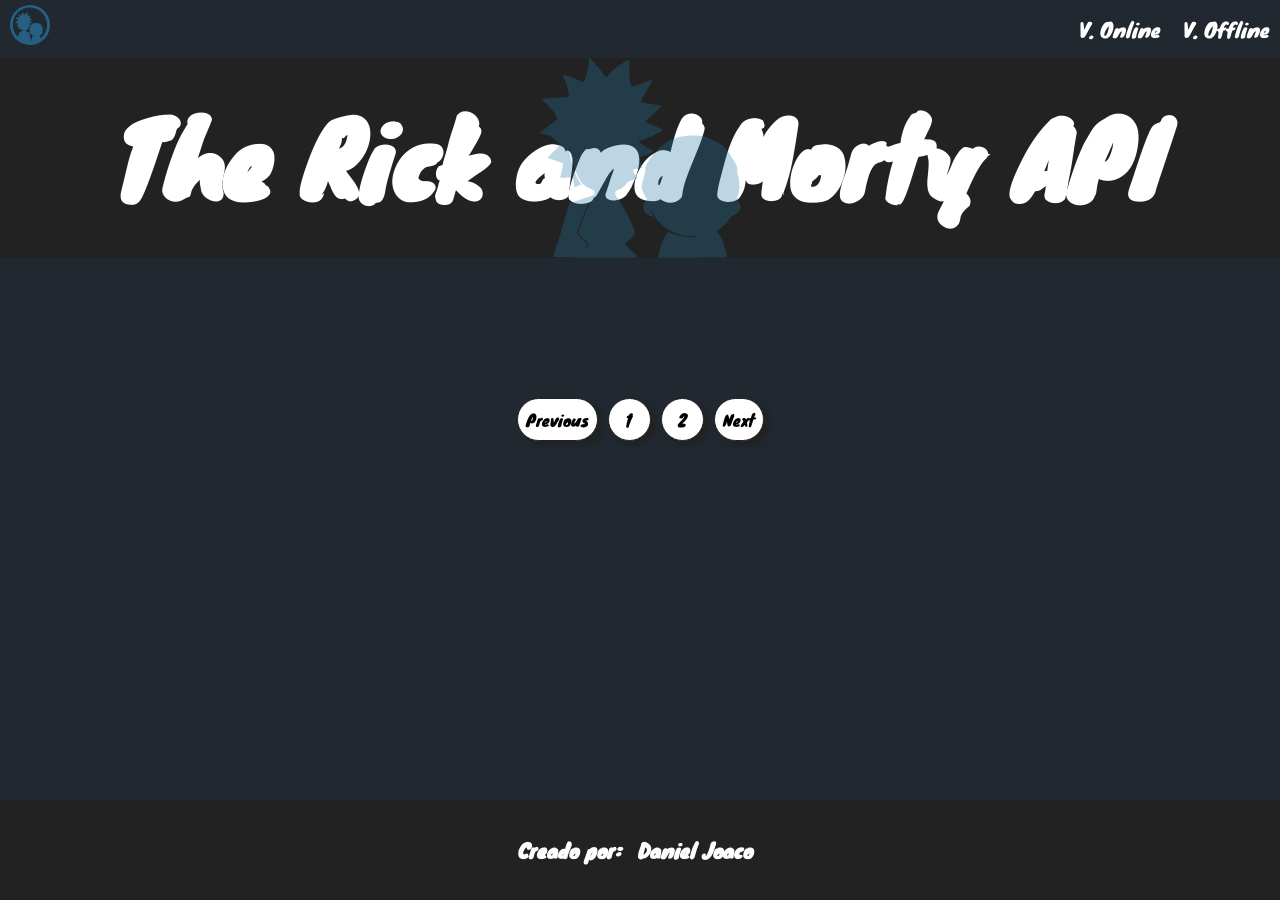
==== commit 88a46db9: "creada la logica de mostrar las tarjetas y el personaje seleccionado, ademas de la paginacion del in" ====
--- a/Rick and Morty api/index1.html
+++ b/Rick and Morty api/index1.html
@@ -7,6 +7,11 @@
     <link rel="stylesheet" href="/Rick and Morty api/css/style.css">
 </head>
 <body>
+
+    <dialog id="custom-alert">
+    <p id="alert-message"></p>
+    <button id="close-dialog" class="nav-button">Aceptar</button>
+    </dialog>
 
     <header>
         <nav>
@@ -29,650 +34,7 @@
             </div>
         </div>
 
-        <section id="cards-grid">
-
-            <article class="card">
-
-                <div class="div-card-img">
-                    <img src="https://rickandmortyapi.com/api/character/avatar/60.jpeg" alt="">
-                </div>
-
-                <div class="div-card-info">
-
-                    <h3>Name: Rick Sanchez</h3>
-                    <p>Status: <button class="button-alive"></button> Alive</p>
-                    <p>Species: Human</p>
-                    <p>Species: Superhuman</p>
-
-                    <div class="view-more">
-                        <a href="#" ><span>View More</span>
-                            <svg 
-                                width="24" 
-                                height="24" 
-                                fill="none" 
-                                stroke="currentColor" 
-                                stroke-width="2">
-                                <path d="M18 13v6a2 2 0 0 1-2 2H5a2 2 0 0 1-2-2V8a2 2 0 0 1 2-2h6"></path>  
-                                <polyline points="15 3 21 3 21 9"></polyline>
-                                <line x1="10" y1="14" x2="21" y2="3"></line>
-                            </svg>
-                        </a>
-                    </div>
-
-
-
-                </div>
-            </article>
-            <article class="card">
-
-                <div class="div-card-img">
-                    <img src="https://rickandmortyapi.com/api/character/avatar/60.jpeg" alt="">
-                </div>
-
-                <div class="div-card-info">
-
-                    <h3>Name: Rick Sanchez</h3>
-                    <p>Status: <button class="button-alive"></button> Alive</p>
-                    <p>Species: Human</p>
-                    <p>Species: Superhuman</p>
-
-                    <div class="view-more">
-                        <a href="#" ><span>View More</span>
-                            <svg 
-                                width="24" 
-                                height="24" 
-                                fill="none" 
-                                stroke="currentColor" 
-                                stroke-width="2">
-                                <path d="M18 13v6a2 2 0 0 1-2 2H5a2 2 0 0 1-2-2V8a2 2 0 0 1 2-2h6"></path>  
-                                <polyline points="15 3 21 3 21 9"></polyline>
-                                <line x1="10" y1="14" x2="21" y2="3"></line>
-                            </svg>
-                        </a>
-                    </div>
-
-
-
-                </div>
-            </article>
-            <article class="card">
-
-                <div class="div-card-img">
-                    <img src="https://rickandmortyapi.com/api/character/avatar/60.jpeg" alt="">
-                </div>
-
-                <div class="div-card-info">
-
-                    <h3>Name: Rick Sanchez</h3>
-                    <p>Status: <button class="button-alive"></button> Alive</p>
-                    <p>Species: Human</p>
-                    <p>Species: Superhuman</p>
-
-                    <div class="view-more">
-                        <a href="#" ><span>View More</span>
-                            <svg 
-                                width="24" 
-                                height="24" 
-                                fill="none" 
-                                stroke="currentColor" 
-                                stroke-width="2">
-                                <path d="M18 13v6a2 2 0 0 1-2 2H5a2 2 0 0 1-2-2V8a2 2 0 0 1 2-2h6"></path>  
-                                <polyline points="15 3 21 3 21 9"></polyline>
-                                <line x1="10" y1="14" x2="21" y2="3"></line>
-                            </svg>
-                        </a>
-                    </div>
-
-
-
-                </div>
-            </article>
-            <article class="card">
-
-                <div class="div-card-img">
-                    <img src="https://rickandmortyapi.com/api/character/avatar/60.jpeg" alt="">
-                </div>
-
-                <div class="div-card-info">
-
-                    <h3>Name: Rick Sanchez</h3>
-                    <p>Status: <button class="button-alive"></button> Alive</p>
-                    <p>Species: Human</p>
-                    <p>Species: Superhuman</p>
-
-                    <div class="view-more">
-                        <a href="#" ><span>View More</span>
-                            <svg 
-                                width="24" 
-                                height="24" 
-                                fill="none" 
-                                stroke="currentColor" 
-                                stroke-width="2">
-                                <path d="M18 13v6a2 2 0 0 1-2 2H5a2 2 0 0 1-2-2V8a2 2 0 0 1 2-2h6"></path>  
-                                <polyline points="15 3 21 3 21 9"></polyline>
-                                <line x1="10" y1="14" x2="21" y2="3"></line>
-                            </svg>
-                        </a>
-                    </div>
-
-
-
-                </div>
-            </article>
-            <article class="card">
-
-                <div class="div-card-img">
-                    <img src="https://rickandmortyapi.com/api/character/avatar/60.jpeg" alt="">
-                </div>
-
-                <div class="div-card-info">
-
-                    <h3>Name: Rick Sanchez</h3>
-                    <p>Status: <button class="button-alive"></button> Alive</p>
-                    <p>Species: Human</p>
-                    <p>Species: Superhuman</p>
-
-                    <div class="view-more">
-                        <a href="#" ><span>View More</span>
-                            <svg 
-                                width="24" 
-                                height="24" 
-                                fill="none" 
-                                stroke="currentColor" 
-                                stroke-width="2">
-                                <path d="M18 13v6a2 2 0 0 1-2 2H5a2 2 0 0 1-2-2V8a2 2 0 0 1 2-2h6"></path>  
-                                <polyline points="15 3 21 3 21 9"></polyline>
-                                <line x1="10" y1="14" x2="21" y2="3"></line>
-                            </svg>
-                        </a>
-                    </div>
-
-
-
-                </div>
-            </article>
-            <article class="card">
-
-                <div class="div-card-img">
-                    <img src="https://rickandmortyapi.com/api/character/avatar/60.jpeg" alt="">
-                </div>
-
-                <div class="div-card-info">
-
-                    <h3>Name: Rick Sanchez</h3>
-                    <p>Status: <button class="button-alive"></button> Alive</p>
-                    <p>Species: Human</p>
-                    <p>Species: Superhuman</p>
-
-                    <div class="view-more">
-                        <a href="#" ><span>View More</span>
-                            <svg 
-                                width="24" 
-                                height="24" 
-                                fill="none" 
-                                stroke="currentColor" 
-                                stroke-width="2">
-                                <path d="M18 13v6a2 2 0 0 1-2 2H5a2 2 0 0 1-2-2V8a2 2 0 0 1 2-2h6"></path>  
-                                <polyline points="15 3 21 3 21 9"></polyline>
-                                <line x1="10" y1="14" x2="21" y2="3"></line>
-                            </svg>
-                        </a>
-                    </div>
-
-
-
-                </div>
-            </article>
-            <article class="card">
-
-                <div class="div-card-img">
-                    <img src="https://rickandmortyapi.com/api/character/avatar/60.jpeg" alt="">
-                </div>
-
-                <div class="div-card-info">
-
-                    <h3>Name: Rick Sanchez</h3>
-                    <p>Status: <button class="button-alive"></button> Alive</p>
-                    <p>Species: Human</p>
-                    <p>Species: Superhuman</p>
-
-                    <div class="view-more">
-                        <a href="#" ><span>View More</span>
-                            <svg 
-                                width="24" 
-                                height="24" 
-                                fill="none" 
-                                stroke="currentColor" 
-                                stroke-width="2">
-                                <path d="M18 13v6a2 2 0 0 1-2 2H5a2 2 0 0 1-2-2V8a2 2 0 0 1 2-2h6"></path>  
-                                <polyline points="15 3 21 3 21 9"></polyline>
-                                <line x1="10" y1="14" x2="21" y2="3"></line>
-                            </svg>
-                        </a>
-                    </div>
-
-
-
-                </div>
-            </article>
-            <article class="card">
-
-                <div class="div-card-img">
-                    <img src="https://rickandmortyapi.com/api/character/avatar/60.jpeg" alt="">
-                </div>
-
-                <div class="div-card-info">
-
-                    <h3>Name: Rick Sanchez</h3>
-                    <p>Status: <button class="button-alive"></button> Alive</p>
-                    <p>Species: Human</p>
-                    <p>Species: Superhuman</p>
-
-                    <div class="view-more">
-                        <a href="#" ><span>View More</span>
-                            <svg 
-                                width="24" 
-                                height="24" 
-                                fill="none" 
-                                stroke="currentColor" 
-                                stroke-width="2">
-                                <path d="M18 13v6a2 2 0 0 1-2 2H5a2 2 0 0 1-2-2V8a2 2 0 0 1 2-2h6"></path>  
-                                <polyline points="15 3 21 3 21 9"></polyline>
-                                <line x1="10" y1="14" x2="21" y2="3"></line>
-                            </svg>
-                        </a>
-                    </div>
-
-
-
-                </div>
-            </article>
-            <article class="card">
-
-                <div class="div-card-img">
-                    <img src="https://rickandmortyapi.com/api/character/avatar/60.jpeg" alt="">
-                </div>
-
-                <div class="div-card-info">
-
-                    <h3>Name: Rick Sanchez</h3>
-                    <p>Status: <button class="button-alive"></button> Alive</p>
-                    <p>Species: Human</p>
-                    <p>Species: Superhuman</p>
-
-                    <div class="view-more">
-                        <a href="#" ><span>View More</span>
-                            <svg 
-                                width="24" 
-                                height="24" 
-                                fill="none" 
-                                stroke="currentColor" 
-                                stroke-width="2">
-                                <path d="M18 13v6a2 2 0 0 1-2 2H5a2 2 0 0 1-2-2V8a2 2 0 0 1 2-2h6"></path>  
-                                <polyline points="15 3 21 3 21 9"></polyline>
-                                <line x1="10" y1="14" x2="21" y2="3"></line>
-                            </svg>
-                        </a>
-                    </div>
-
-
-
-                </div>
-            </article>
-            <article class="card">
-
-                <div class="div-card-img">
-                    <img src="https://rickandmortyapi.com/api/character/avatar/60.jpeg" alt="">
-                </div>
-
-                <div class="div-card-info">
-
-                    <h3>Name: Rick Sanchez</h3>
-                    <p>Status: <button class="button-alive"></button> Alive</p>
-                    <p>Species: Human</p>
-                    <p>Species: Superhuman</p>
-
-                    <div class="view-more">
-                        <a href="#" ><span>View More</span>
-                            <svg 
-                                width="24" 
-                                height="24" 
-                                fill="none" 
-                                stroke="currentColor" 
-                                stroke-width="2">
-                                <path d="M18 13v6a2 2 0 0 1-2 2H5a2 2 0 0 1-2-2V8a2 2 0 0 1 2-2h6"></path>  
-                                <polyline points="15 3 21 3 21 9"></polyline>
-                                <line x1="10" y1="14" x2="21" y2="3"></line>
-                            </svg>
-                        </a>
-                    </div>
-
-
-
-                </div>
-            </article>
-            <article class="card">
-
-                <div class="div-card-img">
-                    <img src="https://rickandmortyapi.com/api/character/avatar/60.jpeg" alt="">
-                </div>
-
-                <div class="div-card-info">
-
-                    <h3>Name: Rick Sanchez</h3>
-                    <p>Status: <button class="button-alive"></button> Alive</p>
-                    <p>Species: Human</p>
-                    <p>Species: Superhuman</p>
-
-                    <div class="view-more">
-                        <a href="#" ><span>View More</span>
-                            <svg 
-                                width="24" 
-                                height="24" 
-                                fill="none" 
-                                stroke="currentColor" 
-                                stroke-width="2">
-                                <path d="M18 13v6a2 2 0 0 1-2 2H5a2 2 0 0 1-2-2V8a2 2 0 0 1 2-2h6"></path>  
-                                <polyline points="15 3 21 3 21 9"></polyline>
-                                <line x1="10" y1="14" x2="21" y2="3"></line>
-                            </svg>
-                        </a>
-                    </div>
-
-
-
-                </div>
-            </article>
-            <article class="card">
-
-                <div class="div-card-img">
-                    <img src="https://rickandmortyapi.com/api/character/avatar/60.jpeg" alt="">
-                </div>
-
-                <div class="div-card-info">
-
-                    <h3>Name: Rick Sanchez</h3>
-                    <p>Status: <button class="button-alive"></button> Alive</p>
-                    <p>Species: Human</p>
-                    <p>Species: Superhuman</p>
-
-                    <div class="view-more">
-                        <a href="#" ><span>View More</span>
-                            <svg 
-                                width="24" 
-                                height="24" 
-                                fill="none" 
-                                stroke="currentColor" 
-                                stroke-width="2">
-                                <path d="M18 13v6a2 2 0 0 1-2 2H5a2 2 0 0 1-2-2V8a2 2 0 0 1 2-2h6"></path>  
-                                <polyline points="15 3 21 3 21 9"></polyline>
-                                <line x1="10" y1="14" x2="21" y2="3"></line>
-                            </svg>
-                        </a>
-                    </div>
-
-
-
-                </div>
-            </article>
-            <article class="card">
-
-                <div class="div-card-img">
-                    <img src="https://rickandmortyapi.com/api/character/avatar/60.jpeg" alt="">
-                </div>
-
-                <div class="div-card-info">
-
-                    <h3>Name: Rick Sanchez</h3>
-                    <p>Status: <button class="button-alive"></button> Alive</p>
-                    <p>Species: Human</p>
-                    <p>Species: Superhuman</p>
-
-                    <div class="view-more">
-                        <a href="#" ><span>View More</span>
-                            <svg 
-                                width="24" 
-                                height="24" 
-                                fill="none" 
-                                stroke="currentColor" 
-                                stroke-width="2">
-                                <path d="M18 13v6a2 2 0 0 1-2 2H5a2 2 0 0 1-2-2V8a2 2 0 0 1 2-2h6"></path>  
-                                <polyline points="15 3 21 3 21 9"></polyline>
-                                <line x1="10" y1="14" x2="21" y2="3"></line>
-                            </svg>
-                        </a>
-                    </div>
-
-
-
-                </div>
-            </article>
-            <article class="card">
-
-                <div class="div-card-img">
-                    <img src="https://rickandmortyapi.com/api/character/avatar/60.jpeg" alt="">
-                </div>
-
-                <div class="div-card-info">
-
-                    <h3>Name: Rick Sanchez</h3>
-                    <p>Status: <button class="button-alive"></button> Alive</p>
-                    <p>Species: Human</p>
-                    <p>Species: Superhuman</p>
-
-                    <div class="view-more">
-                        <a href="#" ><span>View More</span>
-                            <svg 
-                                width="24" 
-                                height="24" 
-                                fill="none" 
-                                stroke="currentColor" 
-                                stroke-width="2">
-                                <path d="M18 13v6a2 2 0 0 1-2 2H5a2 2 0 0 1-2-2V8a2 2 0 0 1 2-2h6"></path>  
-                                <polyline points="15 3 21 3 21 9"></polyline>
-                                <line x1="10" y1="14" x2="21" y2="3"></line>
-                            </svg>
-                        </a>
-                    </div>
-
-
-
-                </div>
-            </article>
-            <article class="card">
-
-                <div class="div-card-img">
-                    <img src="https://rickandmortyapi.com/api/character/avatar/60.jpeg" alt="">
-                </div>
-
-                <div class="div-card-info">
-
-                    <h3>Name: Rick Sanchez</h3>
-                    <p>Status: <button class="button-alive"></button> Alive</p>
-                    <p>Species: Human</p>
-                    <p>Species: Superhuman</p>
-
-                    <div class="view-more">
-                        <a href="#" ><span>View More</span>
-                            <svg 
-                                width="24" 
-                                height="24" 
-                                fill="none" 
-                                stroke="currentColor" 
-                                stroke-width="2">
-                                <path d="M18 13v6a2 2 0 0 1-2 2H5a2 2 0 0 1-2-2V8a2 2 0 0 1 2-2h6"></path>  
-                                <polyline points="15 3 21 3 21 9"></polyline>
-                                <line x1="10" y1="14" x2="21" y2="3"></line>
-                            </svg>
-                        </a>
-                    </div>
-
-
-
-                </div>
-            </article>
-            <article class="card">
-
-                <div class="div-card-img">
-                    <img src="https://rickandmortyapi.com/api/character/avatar/60.jpeg" alt="">
-                </div>
-
-                <div class="div-card-info">
-
-                    <h3>Name: Rick Sanchez</h3>
-                    <p>Status: <button class="button-alive"></button> Alive</p>
-                    <p>Species: Human</p>
-                    <p>Species: Superhuman</p>
-
-                    <div class="view-more">
-                        <a href="#" ><span>View More</span>
-                            <svg 
-                                width="24" 
-                                height="24" 
-                                fill="none" 
-                                stroke="currentColor" 
-                                stroke-width="2">
-                                <path d="M18 13v6a2 2 0 0 1-2 2H5a2 2 0 0 1-2-2V8a2 2 0 0 1 2-2h6"></path>  
-                                <polyline points="15 3 21 3 21 9"></polyline>
-                                <line x1="10" y1="14" x2="21" y2="3"></line>
-                            </svg>
-                        </a>
-                    </div>
-
-
-
-                </div>
-            </article>
-            <article class="card">
-
-                <div class="div-card-img">
-                    <img src="https://rickandmortyapi.com/api/character/avatar/60.jpeg" alt="">
-                </div>
-
-                <div class="div-card-info">
-
-                    <h3>Name: Rick Sanchez</h3>
-                    <p>Status: <button class="button-alive"></button> Alive</p>
-                    <p>Species: Human</p>
-                    <p>Species: Superhuman</p>
-
-                    <div class="view-more">
-                        <a href="#" ><span>View More</span>
-                            <svg 
-                                width="24" 
-                                height="24" 
-                                fill="none" 
-                                stroke="currentColor" 
-                                stroke-width="2">
-                                <path d="M18 13v6a2 2 0 0 1-2 2H5a2 2 0 0 1-2-2V8a2 2 0 0 1 2-2h6"></path>  
-                                <polyline points="15 3 21 3 21 9"></polyline>
-                                <line x1="10" y1="14" x2="21" y2="3"></line>
-                            </svg>
-                        </a>
-                    </div>
-
-
-
-                </div>
-            </article>
-            <article class="card">
-
-                <div class="div-card-img">
-                    <img src="https://rickandmortyapi.com/api/character/avatar/60.jpeg" alt="">
-                </div>
-
-                <div class="div-card-info">
-
-                    <h3>Name: Rick Sanchez</h3>
-                    <p>Status: <button class="button-alive"></button> Alive</p>
-                    <p>Species: Human</p>
-                    <p>Species: Superhuman</p>
-
-                    <div class="view-more">
-                        <a href="#" ><span>View More</span>
-                            <svg 
-                                width="24" 
-                                height="24" 
-                                fill="none" 
-                                stroke="currentColor" 
-                                stroke-width="2">
-                                <path d="M18 13v6a2 2 0 0 1-2 2H5a2 2 0 0 1-2-2V8a2 2 0 0 1 2-2h6"></path>  
-                                <polyline points="15 3 21 3 21 9"></polyline>
-                                <line x1="10" y1="14" x2="21" y2="3"></line>
-                            </svg>
-                        </a>
-                    </div>
-
-
-
-                </div>
-            </article>
-            <article class="card">
-
-                <div class="div-card-img">
-                    <img src="https://rickandmortyapi.com/api/character/avatar/60.jpeg" alt="">
-                </div>
-
-                <div class="div-card-info">
-
-                    <h3>Name: Rick Sanchez</h3>
-                    <p>Status: <button class="button-alive"></button> Alive</p>
-                    <p>Species: Human</p>
-                    <p>Species: Superhuman</p>
-
-                    <div class="view-more">
-                        <a href="#" ><span>View More</span>
-                            <svg 
-                                width="24" 
-                                height="24" 
-                                fill="none" 
-                                stroke="currentColor" 
-                                stroke-width="2">
-                                <path d="M18 13v6a2 2 0 0 1-2 2H5a2 2 0 0 1-2-2V8a2 2 0 0 1 2-2h6"></path>  
-                                <polyline points="15 3 21 3 21 9"></polyline>
-                                <line x1="10" y1="14" x2="21" y2="3"></line>
-                            </svg>
-                        </a>
-                    </div>
-
-
-
-                </div>
-            </article>
-            <article class="card">
-
-                <div class="div-card-img">
-                    <img src="https://rickandmortyapi.com/api/character/avatar/60.jpeg" alt="">
-                </div>
-
-                <div class="div-card-info">
-
-                    <h3>Name: Rick Sanchez</h3>
-                    <p>Status: <button class="button-alive"></button> Alive</p>
-                    <p>Species: Human</p>
-                    <p>Species: Superhuman</p>
-
-                    <div class="view-more">
-                        <a href="#" ><span>View More</span>
-                            <svg 
-                                width="24" 
-                                height="24" 
-                                fill="none" 
-                                stroke="currentColor" 
-                                stroke-width="2">
-                                <path d="M18 13v6a2 2 0 0 1-2 2H5a2 2 0 0 1-2-2V8a2 2 0 0 1 2-2h6"></path>  
-                                <polyline points="15 3 21 3 21 9"></polyline>
-                                <line x1="10" y1="14" x2="21" y2="3"></line>
-                            </svg>
-                        </a>
-                    </div>
-
-
-
-                </div>
-            </article>
-        
-        </section>
+        <section id="cards-grid"></section>
 
         <section id="nav-buttons">
             <button class="nav-button">Previous</button>
@@ -681,55 +43,7 @@
             <button class="nav-button">Next</button>
         </section>
 
-        <section id="view-character">
-            <article id="character-card">
-
-                <div id="div-character-img">
-                    <img src="https://rickandmortyapi.com/api/character/avatar/60.jpeg" alt="">
-                    <button class="nav-button">Save character</button>
-                </div>
-
-                <div id="div-character-info">
-
-                    <div>
-
-                        <h3>Name: Rick Sanchez</h3>
-                        <p>Status: <button class="button-alive"></button> Alive</p>
-                        <p>Species: Human</p>
-                        <p>Species: Superhuman</p>
-                        <p>Gender: Male</p>
-                        <p>Origin: Earth</p>
-                        <p>Location: Earth</p>
-
-                    </div>
-
-                    <div class="view-more">
-                        <a href="#" class="return-link">
-                            <span>Return</span>
-                            <svg 
-                                width="24" 
-                                height="24" 
-                                viewBox="0 0 24 24" 
-                                fill="none" 
-                                stroke="currentColor" 
-                                stroke-width="2" 
-                                stroke-linecap="round" 
-                                stroke-linejoin="round"
-                            >
-                                <path d="M6 11V5a2 2 0 0 1 2-2h11a2 2 0 0 1 2 2v11a2 2 0 0 1-2 2h-6"></path>
-                                
-                                <polyline points="9 21 3 21 3 15"></polyline>
-                                <line x1="14" y1="10" x2="3" y2="21"></line>
-                            </svg>
-                        </a>
-                    </div>
-
-
-
-                </div>
-            </article>
-        </section>
-       
+        <section id="view-character"></section>    
 
     </main>
 
--- a/Rick and Morty api/css/style.css
+++ b/Rick and Morty api/css/style.css
@@ -85,7 +85,7 @@
     flex-direction: row;
     align-items: center;
     justify-content: center;
-    height: 200rem;
+    height: 280rem;
     width: 500rem;
 }
 
@@ -111,11 +111,22 @@
     border-radius: 100rem;
     height: 16rem;
     width: 16rem;
-    background-color: #27a72f;
     margin: 0 5rem;;
 }
 
-.view-more{
+.button-alive-true{
+    background-color:rgb(85, 204, 68);
+}
+
+.button-alive-false{
+    background-color: rgb(214, 61, 46);
+}
+
+.button-alive-unknown{
+    background-color: rgb(158, 158, 158);
+}
+
+.view-more, .return{
     display: flex;
     align-items: center;
     justify-content: flex-end;
@@ -147,6 +158,45 @@
     border: 1rem solid #2779a7;
 }
 
+.active-page {
+    background-color: #2779a7 !important;
+    color: white;
+    cursor: default;
+    pointer-events: none; 
+}
+
+.nav-button:disabled {
+    background-color: #cccccc;
+    color: #666666;
+    cursor: not-allowed;
+    border-color: #999999;
+    opacity: 0.6;
+}
+
+.nav-button:not(:disabled):not(.active-page):hover {
+    background-color: #FF5FCF;
+}
+
+#custom-alert {
+    border: none;
+    border-radius: 15rem;
+    padding: 20rem;
+    background-color: #222; 
+    color: #FAEB92;          
+    font-family: "Knewave", sans-serif;
+    box-shadow: 0 10px 25px rgba(0,0,0,0.5);
+    display: none;
+    flex-direction: column;
+    gap: 20rem;
+    padding: 50rem;
+
+}
+
+#custom-alert::backdrop {
+    background-color: rgba(0, 0, 0, 0.7);
+    backdrop-filter: blur(5px);
+}
+
 #icon_nav{
     width: 40rem;
     height: 40rem;
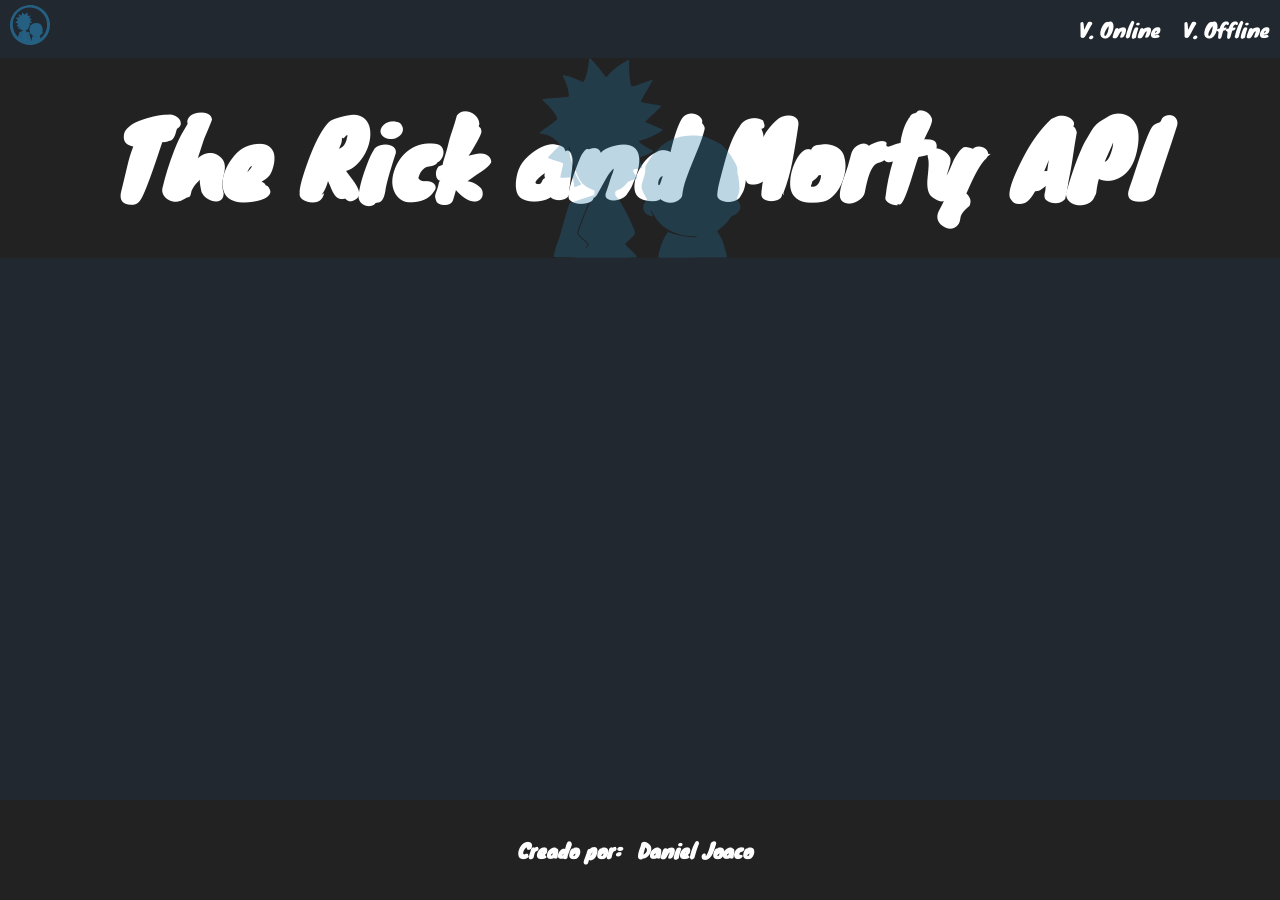
==== commit 946a1c0c: "se mejoro la logica de rick and morty api, estilos y se finalizo version offline" ====
--- a/Rick and Morty api/index1.html
+++ b/Rick and Morty api/index1.html
@@ -36,12 +36,7 @@
 
         <section id="cards-grid"></section>
 
-        <section id="nav-buttons">
-            <button class="nav-button">Previous</button>
-            <button class="nav-button">1</button>
-            <button class="nav-button">2</button>
-            <button class="nav-button">Next</button>
-        </section>
+        <section id="nav-buttons"></section>
 
         <section id="view-character"></section>    
 
@@ -55,6 +50,6 @@
 
 
 
-    <script src="/Rick and Morty api/js/script.js"></script>
+    <script src="/Rick and Morty api/js/script1.js"></script>
 </body>
 </html>
--- a/Rick and Morty api/css/style.css
+++ b/Rick and Morty api/css/style.css
@@ -292,4 +292,25 @@
         font-size: 60rem;
     }
     
+}
+
+@media (max-width: 700px) {
+    html{
+        font-size: 5%;
+    }
+    
+}
+
+@media (max-width: 550px) {
+    html{
+        font-size: 4%;
+    }
+    
+}
+
+@media (max-width: 450px) {
+    html{
+        font-size: 3.5%;
+    }
+    
 }
